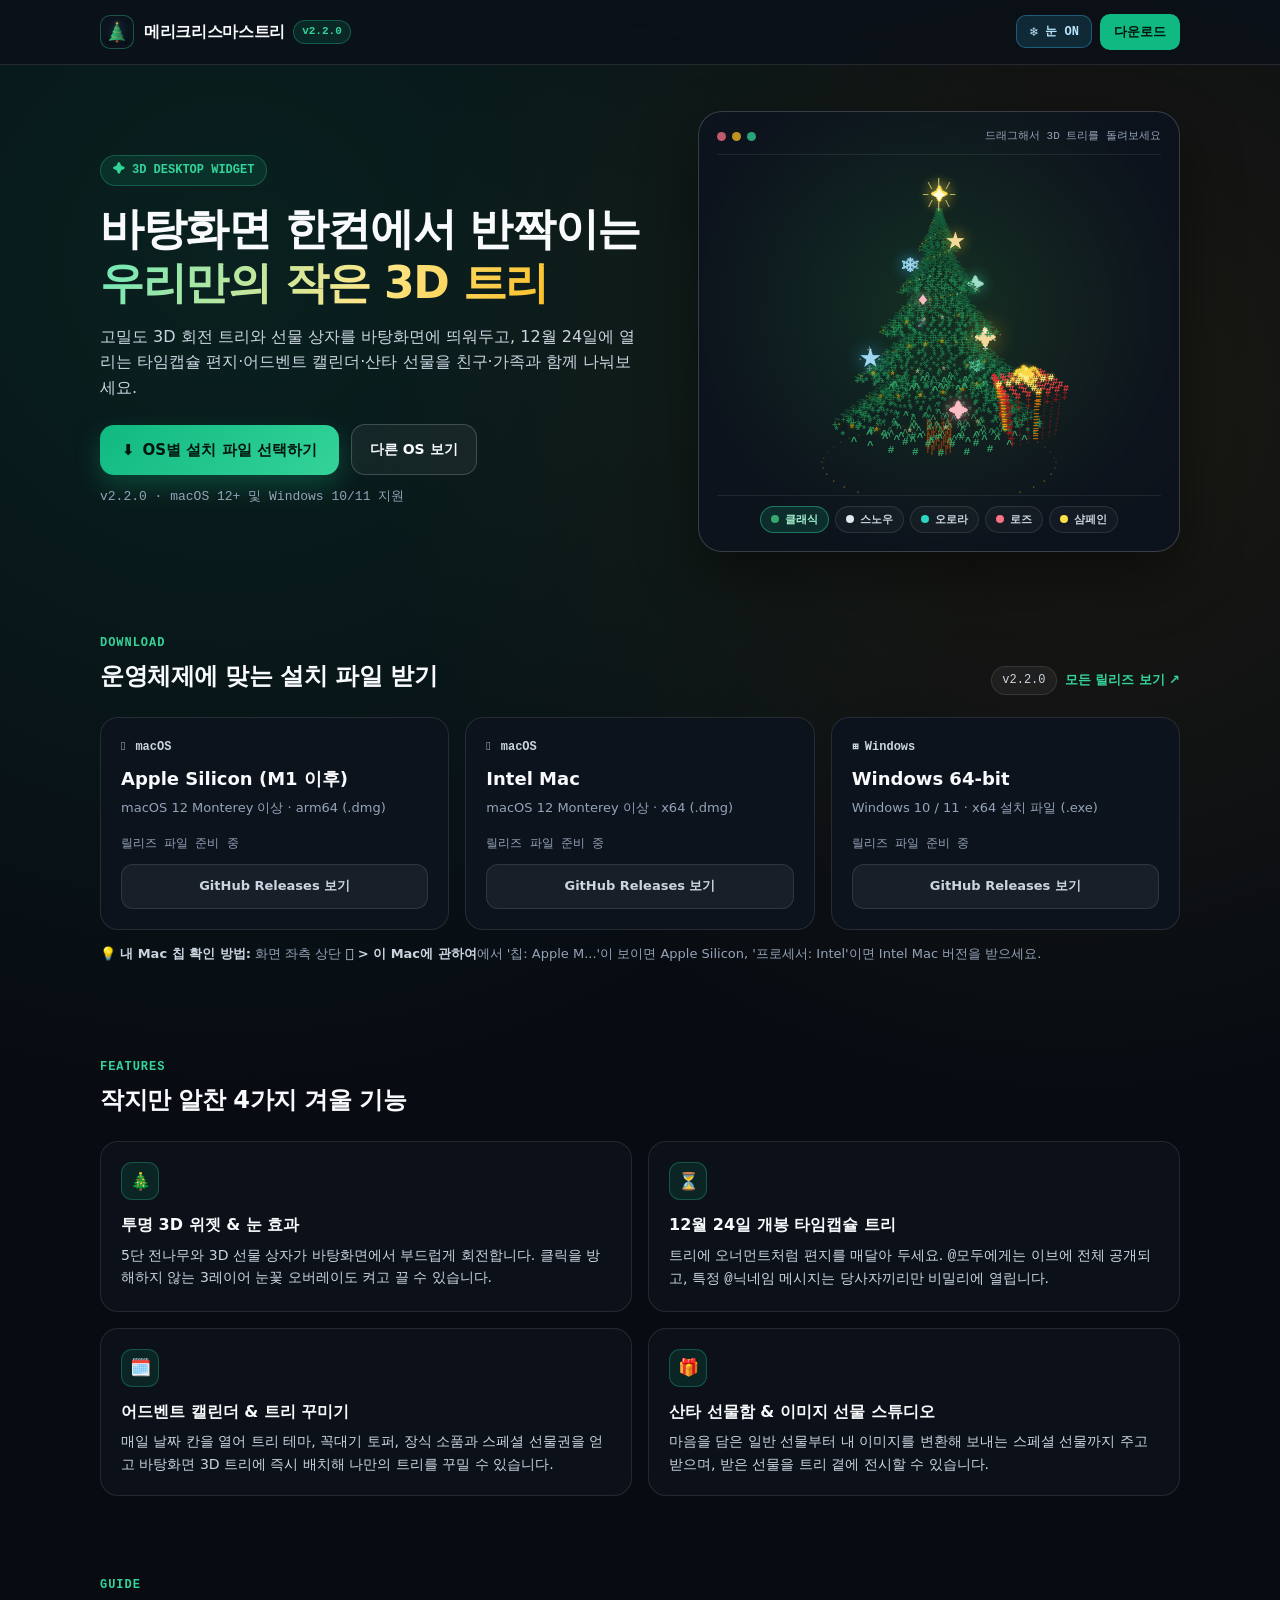
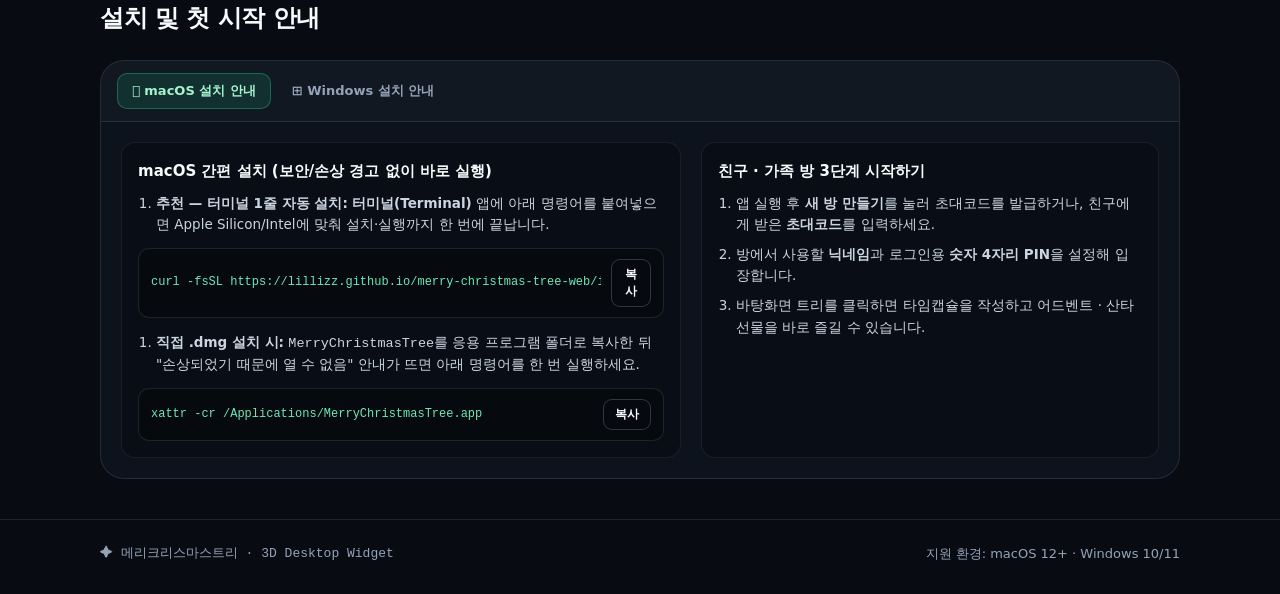
==== index.html @ cea4613d "init: init" ====
<!doctype html>
<html lang="ko">
  <head>
    <meta charset="UTF-8" />
    <meta name="viewport" content="width=device-width, initial-scale=1.0" />
    <title>메리크리스마스트리 — 3D 크리스마스 트리 데스크탑 위젯</title>
    <meta
      name="description"
      content="macOS와 Windows 바탕화면에 3D 회전 크리스마스 트리를 띄워두고 타임캡슐, 어드벤트 캘린더, 산타 선물을 함께 나누는 데스크탑 위젯 앱입니다."
    />
    <meta name="theme-color" content="#080c12" />
    <link rel="icon" type="image/png" href="./assets/icon.png" />
    <link rel="stylesheet" href="./assets/styles.css" />
    <script src="./assets/config.friends.js" defer></script>
    <script src="./assets/ascii-tree.js" defer></script>
    <script src="./assets/app.js" defer></script>
  </head>
  <body>
    <canvas id="snow-overlay-canvas" class="snow-canvas" aria-hidden="true"></canvas>

    <div class="page-shell">
      <header class="site-header">
        <div class="container header-inner">
          <a href="#top" class="brand-link">
            <img src="./assets/icon.png" alt="메리크리스마스트리 아이콘" class="brand-icon" />
            <span class="brand-text">
              <span class="brand-title">메리크리스마스트리</span>
              <span id="nav-version-badge" class="version-pill mono-font">v2.2.0</span>
            </span>
          </a>

          <div class="header-actions">
            <button
              type="button"
              class="icon-toggle-btn is-active"
              data-snow-toggle
              aria-pressed="true"
              title="배경 눈 내리기 켜기/끄기"
            >
              <span>❄</span>
              <span data-snow-label class="mono-font">눈 ON</span>
            </button>
            <a href="#download" class="nav-cta-btn">다운로드</a>
          </div>
        </div>
      </header>

      <main id="top">
        <!-- 히어로 섹션 -->
        <section class="hero-section">
          <div class="container hero-grid">
            <div>
              <div class="hero-badge mono-font">
                <span>✦</span>
                <span>3D DESKTOP WIDGET</span>
              </div>
              <h1 class="hero-title">
                바탕화면 한켠에서 반짝이는<br />
                <span class="accent">우리만의 작은 3D 트리</span>
              </h1>
              <p class="hero-desc">
                고밀도 3D 회전 트리와 선물 상자를 바탕화면에 띄워두고,
                12월 24일에 열리는 타임캡슐 편지·어드벤트 캘린더·산타 선물을
                친구·가족과 함께 나눠보세요.
              </p>

              <div class="hero-cta-row">
                <a id="hero-download-btn" href="#download" class="btn-primary">
                  <span>⬇</span>
                  <span data-btn-label>설치 파일 다운로드</span>
                </a>
                <a href="#download" class="btn-secondary">다른 OS 보기</a>
              </div>

              <p id="hero-platform-note" class="hero-platform-note mono-font">
                macOS 12+ · Windows 10/11 지원
              </p>

              <div id="mobile-notice" class="mobile-notice" hidden>
                <span>PC(macOS · Windows) 전용 앱입니다. PC에서 열어 설치해 주세요.</span>
                <button
                  type="button"
                  class="copy-mini-btn"
                  data-copy-text="__CURRENT_URL__"
                >
                  <span data-copy-label>페이지 링크 복사</span>
                </button>
              </div>
            </div>

            <!-- 3D 트리 실시간 미리보기 -->
            <div class="tree-showcase">
              <div class="showcase-topbar">
                <div class="window-dots" aria-hidden="true">
                  <span></span>
                  <span></span>
                  <span></span>
                </div>
                <span class="showcase-hint mono-font">드래그해서 3D 트리를 돌려보세요</span>
              </div>

              <div class="tree-canvas-wrap">
                <canvas id="hero-tree-canvas" class="tree-canvas"></canvas>
              </div>

              <div class="theme-switcher" role="group" aria-label="트리 테마 미리보기">
                <button type="button" class="theme-chip is-active" data-theme-btn="classic">
                  <span class="theme-dot" style="background: #36a86d"></span>
                  <span>클래식</span>
                </button>
                <button type="button" class="theme-chip" data-theme-btn="snow-white">
                  <span class="theme-dot" style="background: #e2e8f0"></span>
                  <span>스노우</span>
                </button>
                <button type="button" class="theme-chip" data-theme-btn="aurora">
                  <span class="theme-dot" style="background: #2dd4bf"></span>
                  <span>오로라</span>
                </button>
                <button type="button" class="theme-chip" data-theme-btn="rose-winter">
                  <span class="theme-dot" style="background: #fb7185"></span>
                  <span>로즈</span>
                </button>
                <button type="button" class="theme-chip" data-theme-btn="champagne">
                  <span class="theme-dot" style="background: #fde047"></span>
                  <span>샴페인</span>
                </button>
              </div>
            </div>
          </div>
        </section>

        <!-- OS별 다운로드 섹션 -->
        <section id="download" class="section-block">
          <div class="container">
            <div class="section-header">
              <div>
                <p class="section-eyebrow mono-font">DOWNLOAD</p>
                <h2 class="section-title">운영체제에 맞는 설치 파일 받기</h2>
              </div>
              <div class="section-meta">
                <span id="release-version-badge" class="meta-pill mono-font">v2.2.0</span>
                <span id="release-date-badge" class="meta-pill mono-font" hidden></span>
                <a
                  id="github-releases-link"
                  href="#download"
                  target="_blank"
                  rel="noopener noreferrer"
                  class="text-link"
                >
                  모든 릴리즈 보기 ↗
                </a>
              </div>
            </div>

            <div id="release-notes-box" class="release-notes-box" hidden>
              <div class="release-notes-title mono-font">RELEASE NOTES</div>
              <div id="release-notes-text"></div>
            </div>

            <div class="download-grid">
              <article class="download-card" data-platform-card="mac-arm64">
                <div>
                  <div class="card-top-row">
                    <span class="os-tag mono-font"> macOS</span>
                    <span class="rec-badge" data-rec-badge hidden>추천</span>
                  </div>
                  <h3 class="card-title">Apple Silicon (M1 이후)</h3>
                  <p class="card-sub">macOS 12 Monterey 이상 · arm64 (.dmg)</p>
                </div>
                <div class="card-bottom">
                  <span class="asset-meta mono-font" data-asset-meta>확인 중...</span>
                  <a href="#download" class="card-download-btn" data-card-download>
                    <span data-btn-label>설치 파일 다운로드</span>
                  </a>
                </div>
              </article>

              <article class="download-card" data-platform-card="mac-x64">
                <div>
                  <div class="card-top-row">
                    <span class="os-tag mono-font"> macOS</span>
                    <span class="rec-badge" data-rec-badge hidden>추천</span>
                  </div>
                  <h3 class="card-title">Intel Mac</h3>
                  <p class="card-sub">macOS 12 Monterey 이상 · x64 (.dmg)</p>
                </div>
                <div class="card-bottom">
                  <span class="asset-meta mono-font" data-asset-meta>확인 중...</span>
                  <a href="#download" class="card-download-btn" data-card-download>
                    <span data-btn-label>설치 파일 다운로드</span>
                  </a>
                </div>
              </article>

              <article class="download-card" data-platform-card="win-x64">
                <div>
                  <div class="card-top-row">
                    <span class="os-tag mono-font">⊞ Windows</span>
                    <span class="rec-badge" data-rec-badge hidden>추천</span>
                  </div>
                  <h3 class="card-title">Windows 64-bit</h3>
                  <p class="card-sub">Windows 10 / 11 · x64 설치 파일 (.exe)</p>
                </div>
                <div class="card-bottom">
                  <span class="asset-meta mono-font" data-asset-meta>확인 중...</span>
                  <a href="#download" class="card-download-btn" data-card-download>
                    <span data-btn-label>설치 파일 다운로드</span>
                  </a>
                </div>
              </article>
            </div>

            <p class="arch-tip">
              💡 <strong>내 Mac 칩 확인 방법:</strong> 화면 좌측 상단 <strong> &gt; 이 Mac에 관하여</strong>에서
              '칩: Apple M...'이 보이면 Apple Silicon, '프로세서: Intel'이면 Intel Mac 버전을 받으세요.
            </p>
          </div>
        </section>

        <!-- 주요 기능 소개 -->
        <section id="features" class="section-block">
          <div class="container">
            <div class="section-header">
              <div>
                <p class="section-eyebrow mono-font">FEATURES</p>
                <h2 class="section-title">작지만 알찬 4가지 겨울 기능</h2>
              </div>
            </div>

            <div class="features-grid">
              <div class="feature-card">
                <div class="feature-icon">🎄</div>
                <h3>투명 3D 위젯 &amp; 눈 효과</h3>
                <p>
                  5단 전나무와 3D 선물 상자가 바탕화면에서 부드럽게 회전합니다.
                  클릭을 방해하지 않는 3레이어 눈꽃 오버레이도 켜고 끌 수 있습니다.
                </p>
              </div>

              <div class="feature-card">
                <div class="feature-icon">⏳</div>
                <h3>12월 24일 개봉 타임캡슐 트리</h3>
                <p>
                  트리에 오너먼트처럼 편지를 매달아 두세요. <code>@모두에게</code>는 이브에 전체 공개되고,
                  특정 <code>@닉네임</code> 메시지는 당사자끼리만 비밀리에 열립니다.
                </p>
              </div>

              <div class="feature-card">
                <div class="feature-icon">🗓️</div>
                <h3>어드벤트 캘린더 &amp; 트리 꾸미기</h3>
                <p>
                  매일 날짜 칸을 열어 트리 테마, 꼭대기 토퍼, 장식 소품과 스페셜 선물권을 얻고
                  바탕화면 3D 트리에 즉시 배치해 나만의 트리를 꾸밀 수 있습니다.
                </p>
              </div>

              <div class="feature-card">
                <div class="feature-icon">🎁</div>
                <h3>산타 선물함 &amp; 이미지 선물 스튜디오</h3>
                <p>
                  마음을 담은 일반 선물부터 내 이미지를 변환해 보내는 스페셜 선물까지
                  주고받으며, 받은 선물을 트리 곁에 전시할 수 있습니다.
                </p>
              </div>
            </div>
          </div>
        </section>

        <!-- 설치 및 시작 가이드 -->
        <section id="guide" class="section-block">
          <div class="container">
            <div class="section-header">
              <div>
                <p class="section-eyebrow mono-font">GUIDE</p>
                <h2 class="section-title">설치 및 첫 시작 안내</h2>
              </div>
            </div>

            <div class="guide-shell">
              <div class="guide-tabs" role="tablist" aria-label="운영체제별 설치 가이드">
                <button
                  type="button"
                  role="tab"
                  class="guide-tab-btn is-active"
                  data-guide-tab="mac"
                  aria-selected="true"
                >
                   macOS 설치 안내
                </button>
                <button
                  type="button"
                  role="tab"
                  class="guide-tab-btn"
                  data-guide-tab="win"
                  aria-selected="false"
                >
                  ⊞ Windows 설치 안내
                </button>
              </div>

              <div class="guide-body">
                <div class="guide-box" data-guide-panel="mac">
                  <h3>macOS 간편 설치 (보안/손상 경고 없이 바로 실행)</h3>
                  <ol class="guide-list">
                    <li><strong>추천 — 터미널 1줄 자동 설치:</strong> <strong>터미널(Terminal)</strong> 앱에 아래 명령어를 붙여넣으면 Apple Silicon/Intel에 맞춰 설치·실행까지 한 번에 끝납니다.</li>
                  </ol>
                  <div class="code-snippet-box">
                    <code class="mono-font">curl -fsSL https://lillizz.github.io/merry-christmas-tree-web/install-mac.sh | bash -s -- friends</code>
                    <button
                      type="button"
                      class="copy-mini-btn"
                      data-copy-text="curl -fsSL https://lillizz.github.io/merry-christmas-tree-web/install-mac.sh | bash -s -- friends"
                    >
                      <span data-copy-label>복사</span>
                    </button>
                  </div>
                  <ol class="guide-list" style="margin-top: 14px">
                    <li><strong>직접 .dmg 설치 시:</strong> <code>MerryChristmasTree</code>를 응용 프로그램 폴더로 복사한 뒤 "손상되었기 때문에 열 수 없음" 안내가 뜨면 아래 명령어를 한 번 실행하세요.</li>
                  </ol>
                  <div class="code-snippet-box">
                    <code class="mono-font">xattr -cr /Applications/MerryChristmasTree.app</code>
                    <button
                      type="button"
                      class="copy-mini-btn"
                      data-copy-text="xattr -cr /Applications/MerryChristmasTree.app"
                    >
                      <span data-copy-label>복사</span>
                    </button>
                  </div>
                </div>

                <div class="guide-box" data-guide-panel="win" hidden>
                  <h3>Windows SmartScreen 안내 시 실행 방법</h3>
                  <ol class="guide-list">
                    <li>다운로드한 <code>Setup.exe</code> 파일을 실행합니다.</li>
                    <li>"Windows의 PC 보호" 창이 나타나면 좌측의 <strong>추가 정보</strong>를 클릭합니다.</li>
                    <li>아래에 나타나는 <strong>실행</strong> 버튼을 누르면 설치가 바로 진행됩니다.</li>
                  </ol>
                </div>

                <div class="guide-box">
                  <h3>친구 · 가족 방 3단계 시작하기</h3>
                  <ol class="guide-list">
                    <li>앱 실행 후 <strong>새 방 만들기</strong>를 눌러 초대코드를 발급하거나, 친구에게 받은 <strong>초대코드</strong>를 입력하세요.</li>
                    <li>방에서 사용할 <strong>닉네임</strong>과 로그인용 <strong>숫자 4자리 PIN</strong>을 설정해 입장합니다.</li>
                    <li>바탕화면 트리를 클릭하면 타임캡슐을 작성하고 어드벤트 · 산타 선물을 바로 즐길 수 있습니다.</li>
                  </ol>
                </div>
              </div>
            </div>
          </div>
        </section>
      </main>

      <footer class="site-footer">
        <div class="container footer-inner">
          <span class="mono-font">✦ 메리크리스마스트리 · 3D Desktop Widget</span>
          <span>지원 환경: macOS 12+ · Windows 10/11</span>
        </div>
      </footer>
    </div>
  </body>
</html>
---- assets/styles.css ----
:root {
  --bg-base: #080c12;
  --bg-header: rgba(11, 16, 24, 0.88);
  --bg-card: #0d131d;
  --bg-card-soft: rgba(13, 19, 29, 0.72);
  --bg-inset: #090e16;
  --border-subtle: rgba(255, 255, 255, 0.1);
  --border-strong: rgba(255, 255, 255, 0.18);
  --text-primary: #f8fafc;
  --text-secondary: #cbd5e1;
  --text-muted: #94a3b8;
  --emerald: #34d399;
  --emerald-strong: #10b981;
  --gold: #fbbf24;
  --sky: #38bdf8;
  --rose: #fb7185;
  --radius-lg: 18px;
  --radius-xl: 24px;
}

*,
*::before,
*::after {
  box-sizing: border-box;
}

html {
  scroll-behavior: smooth;
}

body {
  margin: 0;
  min-height: 100vh;
  background:
    radial-gradient(circle at 18% 12%, rgba(16, 185, 129, 0.12), transparent 38%),
    radial-gradient(circle at 84% 18%, rgba(251, 191, 36, 0.08), transparent 34%),
    var(--bg-base);
  color: var(--text-primary);
  font-family:
    'Pretendard',
    -apple-system,
    BlinkMacSystemFont,
    'Apple SD Gothic Neo',
    'Malgun Gothic',
    system-ui,
    sans-serif;
  line-height: 1.6;
  -webkit-font-smoothing: antialiased;
}

a {
  color: inherit;
  text-decoration: none;
}

button {
  font-family: inherit;
  cursor: pointer;
}

[hidden] {
  display: none !important;
}

.mono-font {
  font-family:
    ui-monospace,
    SFMono-Regular,
    Menlo,
    Monaco,
    Consolas,
    'Liberation Mono',
    'Courier New',
    monospace;
}

.snow-canvas {
  position: fixed;
  inset: 0;
  width: 100vw;
  height: 100vh;
  pointer-events: none;
  z-index: 0;
}

.page-shell {
  position: relative;
  z-index: 1;
  min-height: 100vh;
  display: flex;
  flex-direction: column;
}

.container {
  width: 100%;
  max-width: 1120px;
  margin: 0 auto;
  padding: 0 20px;
}

/* ===== 헤더 ===== */
.site-header {
  position: sticky;
  top: 0;
  z-index: 30;
  background: var(--bg-header);
  backdrop-filter: blur(14px);
  -webkit-backdrop-filter: blur(14px);
  border-bottom: 1px solid var(--border-subtle);
}

.header-inner {
  height: 64px;
  display: flex;
  align-items: center;
  justify-content: space-between;
  gap: 12px;
}

.brand-link {
  display: inline-flex;
  align-items: center;
  gap: 10px;
  min-width: 0;
}

.brand-icon {
  width: 34px;
  height: 34px;
  border-radius: 10px;
  border: 1px solid rgba(52, 211, 153, 0.35);
  background: #0b131d;
  object-fit: cover;
  flex-shrink: 0;
}

.brand-text {
  display: flex;
  align-items: center;
  gap: 8px;
  flex-wrap: wrap;
}

.brand-title {
  font-size: 16px;
  font-weight: 700;
  letter-spacing: -0.02em;
  color: var(--text-primary);
}

.version-pill {
  display: inline-flex;
  align-items: center;
  padding: 2px 8px;
  border-radius: 999px;
  font-size: 11px;
  font-weight: 600;
  color: var(--emerald);
  background: rgba(16, 185, 129, 0.14);
  border: 1px solid rgba(52, 211, 153, 0.3);
}

.edition-pill {
  display: inline-flex;
  align-items: center;
  padding: 2px 8px;
  border-radius: 999px;
  font-size: 11px;
  font-weight: 600;
  color: #fde68a;
  background: rgba(251, 191, 36, 0.14);
  border: 1px solid rgba(251, 191, 36, 0.32);
}

.header-actions {
  display: flex;
  align-items: center;
  gap: 8px;
}

.icon-toggle-btn {
  display: inline-flex;
  align-items: center;
  gap: 6px;
  padding: 7px 12px;
  border-radius: 10px;
  border: 1px solid var(--border-subtle);
  background: rgba(255, 255, 255, 0.04);
  color: var(--text-secondary);
  font-size: 12px;
  font-weight: 600;
  transition:
    background-color 0.16s ease,
    border-color 0.16s ease,
    color 0.16s ease;
}

.icon-toggle-btn:hover {
  background: rgba(255, 255, 255, 0.09);
  color: var(--text-primary);
}

.icon-toggle-btn.is-active {
  color: #bae6fd;
  background: rgba(56, 189, 248, 0.14);
  border-color: rgba(56, 189, 248, 0.35);
}

.nav-cta-btn {
  display: inline-flex;
  align-items: center;
  gap: 6px;
  padding: 8px 14px;
  border-radius: 10px;
  background: var(--emerald-strong);
  color: #04130d;
  font-size: 13px;
  font-weight: 700;
  transition:
    transform 0.15s ease,
    background-color 0.15s ease;
}

.nav-cta-btn:hover {
  background: var(--emerald);
  transform: translateY(-1px);
}

/* ===== 히어로 ===== */
.hero-section {
  padding: 46px 0 42px;
}

.hero-grid {
  display: grid;
  grid-template-columns: minmax(0, 1.08fr) minmax(0, 0.92fr);
  gap: 32px;
  align-items: center;
}

.hero-badge {
  display: inline-flex;
  align-items: center;
  gap: 7px;
  padding: 5px 12px;
  border-radius: 999px;
  font-size: 12px;
  font-weight: 600;
  color: var(--emerald);
  background: rgba(16, 185, 129, 0.12);
  border: 1px solid rgba(52, 211, 153, 0.28);
  margin-bottom: 16px;
}

.hero-title {
  margin: 0 0 14px;
  font-size: clamp(30px, 4.2vw, 44px);
  line-height: 1.22;
  letter-spacing: -0.03em;
  font-weight: 800;
}

.hero-title .accent {
  background: linear-gradient(120deg, #6ee7b7 0%, #fde68a 60%, #fbbf24 100%);
  -webkit-background-clip: text;
  background-clip: text;
  color: transparent;
}

.hero-desc {
  margin: 0 0 24px;
  font-size: 16px;
  color: var(--text-secondary);
  max-width: 540px;
}

.hero-cta-row {
  display: flex;
  flex-wrap: wrap;
  align-items: center;
  gap: 12px;
}

.btn-primary {
  display: inline-flex;
  align-items: center;
  justify-content: center;
  gap: 8px;
  padding: 13px 22px;
  border-radius: 14px;
  background: linear-gradient(135deg, #10b981 0%, #34d399 100%);
  color: #03150e;
  font-size: 15px;
  font-weight: 800;
  border: none;
  box-shadow: 0 10px 26px rgba(16, 185, 129, 0.28);
  transition:
    transform 0.16s ease,
    box-shadow 0.16s ease,
    filter 0.16s ease;
}

.btn-primary:hover {
  transform: translateY(-2px);
  box-shadow: 0 14px 32px rgba(16, 185, 129, 0.36);
  filter: brightness(1.04);
}

.btn-secondary {
  display: inline-flex;
  align-items: center;
  justify-content: center;
  gap: 7px;
  padding: 13px 18px;
  border-radius: 14px;
  background: rgba(255, 255, 255, 0.05);
  border: 1px solid var(--border-strong);
  color: var(--text-primary);
  font-size: 14px;
  font-weight: 600;
  transition:
    background-color 0.16s ease,
    border-color 0.16s ease;
}

.btn-secondary:hover {
  background: rgba(255, 255, 255, 0.1);
}

.hero-platform-note {
  margin: 12px 0 0;
  font-size: 13px;
  color: var(--text-muted);
}

.mobile-notice {
  margin-top: 16px;
  padding: 13px 15px;
  border-radius: 14px;
  background: rgba(251, 191, 36, 0.1);
  border: 1px solid rgba(251, 191, 36, 0.3);
  display: flex;
  flex-wrap: wrap;
  align-items: center;
  justify-content: space-between;
  gap: 10px;
  font-size: 13px;
  color: #fef3c7;
}

.copy-mini-btn {
  display: inline-flex;
  align-items: center;
  gap: 5px;
  padding: 6px 11px;
  border-radius: 9px;
  border: 1px solid rgba(255, 255, 255, 0.18);
  background: rgba(8, 12, 18, 0.72);
  color: var(--text-primary);
  font-size: 12px;
  font-weight: 600;
  transition:
    background-color 0.15s ease,
    border-color 0.15s ease;
}

.copy-mini-btn:hover {
  background: rgba(255, 255, 255, 0.12);
}

.copy-mini-btn.is-copied {
  border-color: rgba(52, 211, 153, 0.5);
  color: var(--emerald);
}

/* ===== 3D ASCII 트리 쇼케이스 ===== */
.tree-showcase {
  background: radial-gradient(
    circle at 50% 44%,
    rgba(16, 185, 129, 0.14),
    rgba(13, 19, 29, 0.96) 72%
  );
  border: 1px solid var(--border-strong);
  border-radius: var(--radius-xl);
  padding: 16px 18px 18px;
  box-shadow: 0 24px 60px rgba(0, 0, 0, 0.45);
}

.showcase-topbar {
  display: flex;
  align-items: center;
  justify-content: space-between;
  gap: 10px;
  padding-bottom: 8px;
  border-bottom: 1px solid rgba(255, 255, 255, 0.08);
}

.window-dots {
  display: inline-flex;
  align-items: center;
  gap: 6px;
}

.window-dots span {
  width: 9px;
  height: 9px;
  border-radius: 999px;
  background: rgba(255, 255, 255, 0.2);
}

.window-dots span:nth-child(1) {
  background: rgba(251, 113, 133, 0.75);
}

.window-dots span:nth-child(2) {
  background: rgba(251, 191, 36, 0.75);
}

.window-dots span:nth-child(3) {
  background: rgba(52, 211, 153, 0.75);
}

.showcase-hint {
  font-size: 11px;
  color: var(--text-muted);
}

.tree-canvas-wrap {
  position: relative;
  height: 340px;
  width: 100%;
}

.tree-canvas {
  display: block;
  width: 100%;
  height: 100%;
  touch-action: pan-y;
}

.theme-switcher {
  display: flex;
  flex-wrap: wrap;
  justify-content: center;
  gap: 6px;
  padding-top: 10px;
  border-top: 1px solid rgba(255, 255, 255, 0.08);
}

.theme-chip {
  display: inline-flex;
  align-items: center;
  gap: 6px;
  padding: 5px 10px;
  border-radius: 999px;
  border: 1px solid var(--border-subtle);
  background: rgba(255, 255, 255, 0.03);
  color: var(--text-secondary);
  font-size: 11px;
  font-weight: 600;
  transition: all 0.15s ease;
}

.theme-chip:hover {
  background: rgba(255, 255, 255, 0.08);
  color: var(--text-primary);
}

.theme-chip.is-active {
  background: rgba(16, 185, 129, 0.16);
  border-color: rgba(52, 211, 153, 0.45);
  color: #a7f3d0;
}

.theme-dot {
  width: 8px;
  height: 8px;
  border-radius: 999px;
}

/* ===== 공통 섹션 ===== */
.section-block {
  padding: 40px 0;
}

.section-header {
  display: flex;
  flex-wrap: wrap;
  align-items: flex-end;
  justify-content: space-between;
  gap: 14px;
  margin-bottom: 22px;
}

.section-eyebrow {
  margin: 0 0 4px;
  font-size: 12px;
  font-weight: 700;
  letter-spacing: 0.08em;
  color: var(--emerald);
  text-transform: uppercase;
}

.section-title {
  margin: 0;
  font-size: 24px;
  font-weight: 800;
  letter-spacing: -0.02em;
}

.section-meta {
  display: inline-flex;
  align-items: center;
  gap: 8px;
  flex-wrap: wrap;
}

.meta-pill {
  padding: 4px 10px;
  border-radius: 999px;
  font-size: 12px;
  color: var(--text-secondary);
  background: rgba(255, 255, 255, 0.05);
  border: 1px solid var(--border-subtle);
}

.text-link {
  font-size: 13px;
  font-weight: 600;
  color: var(--emerald);
}

.text-link:hover {
  text-decoration: underline;
}

.release-notes-box {
  margin-bottom: 18px;
  padding: 13px 16px;
  border-radius: 14px;
  background: rgba(255, 255, 255, 0.035);
  border: 1px solid var(--border-subtle);
  font-size: 13px;
  color: var(--text-secondary);
}

.release-notes-title {
  font-size: 11px;
  font-weight: 700;
  color: var(--gold);
  margin-bottom: 4px;
}

/* ===== OS 다운로드 카드 ===== */
.download-grid {
  display: grid;
  grid-template-columns: repeat(3, minmax(0, 1fr));
  gap: 16px;
}

.download-card {
  position: relative;
  display: flex;
  flex-direction: column;
  justify-content: space-between;
  gap: 16px;
  padding: 20px;
  border-radius: var(--radius-lg);
  background: var(--bg-card);
  border: 1px solid var(--border-subtle);
  transition:
    transform 0.16s ease,
    border-color 0.16s ease;
}

.download-card:hover {
  transform: translateY(-2px);
  border-color: var(--border-strong);
}

.download-card.is-recommended {
  border-color: rgba(52, 211, 153, 0.55);
  background: linear-gradient(
    180deg,
    rgba(16, 185, 129, 0.1) 0%,
    var(--bg-card) 48%
  );
  box-shadow: 0 12px 30px rgba(16, 185, 129, 0.12);
}

.card-top-row {
  display: flex;
  align-items: center;
  justify-content: space-between;
  gap: 8px;
  margin-bottom: 8px;
}

.os-tag {
  display: inline-flex;
  align-items: center;
  gap: 6px;
  font-size: 12px;
  font-weight: 700;
  color: var(--text-secondary);
}

.rec-badge {
  padding: 2px 8px;
  border-radius: 999px;
  font-size: 11px;
  font-weight: 700;
  color: #03150e;
  background: var(--emerald);
}

.card-title {
  margin: 0 0 4px;
  font-size: 18px;
  font-weight: 700;
}

.card-sub {
  margin: 0;
  font-size: 13px;
  color: var(--text-muted);
}

.card-bottom {
  display: flex;
  flex-direction: column;
  gap: 10px;
}

.asset-meta {
  font-size: 12px;
  color: var(--text-muted);
}

.card-download-btn {
  display: inline-flex;
  align-items: center;
  justify-content: center;
  width: 100%;
  padding: 11px 14px;
  border-radius: 12px;
  background: rgba(16, 185, 129, 0.16);
  border: 1px solid rgba(52, 211, 153, 0.38);
  color: #a7f3d0;
  font-size: 13px;
  font-weight: 700;
  transition: all 0.15s ease;
}

.card-download-btn:hover {
  background: var(--emerald-strong);
  color: #03150e;
}

.download-card.is-recommended .card-download-btn {
  background: var(--emerald-strong);
  border-color: var(--emerald);
  color: #03150e;
}

.download-card.is-recommended .card-download-btn:hover {
  background: var(--emerald);
}

.card-download-btn.is-secondary {
  background: rgba(255, 255, 255, 0.05);
  border-color: var(--border-subtle);
  color: var(--text-secondary);
}

.card-download-btn.is-secondary:hover {
  background: rgba(255, 255, 255, 0.11);
  color: var(--text-primary);
}

.arch-tip {
  margin-top: 14px;
  font-size: 13px;
  color: var(--text-muted);
}

.arch-tip strong {
  color: var(--text-secondary);
}

/* ===== 기능 카드 ===== */
.features-grid {
  display: grid;
  grid-template-columns: repeat(2, minmax(0, 1fr));
  gap: 16px;
}

.feature-card {
  padding: 20px;
  border-radius: var(--radius-lg);
  background: var(--bg-card-soft);
  border: 1px solid var(--border-subtle);
}

.feature-icon {
  display: inline-flex;
  align-items: center;
  justify-content: center;
  width: 38px;
  height: 38px;
  border-radius: 11px;
  background: rgba(16, 185, 129, 0.12);
  border: 1px solid rgba(52, 211, 153, 0.28);
  color: var(--emerald);
  font-size: 17px;
  margin-bottom: 12px;
}

.feature-card h3 {
  margin: 0 0 6px;
  font-size: 16px;
  font-weight: 700;
}

.feature-card p {
  margin: 0;
  font-size: 14px;
  color: var(--text-secondary);
}

/* ===== 설치 & 시작 가이드 ===== */
.guide-shell {
  border-radius: var(--radius-xl);
  background: var(--bg-card);
  border: 1px solid var(--border-subtle);
  overflow: hidden;
}

.guide-tabs {
  display: flex;
  gap: 6px;
  padding: 12px 16px;
  border-bottom: 1px solid var(--border-subtle);
  background: rgba(255, 255, 255, 0.02);
}

.guide-tab-btn {
  padding: 8px 14px;
  border-radius: 10px;
  border: 1px solid transparent;
  background: transparent;
  color: var(--text-muted);
  font-size: 13px;
  font-weight: 700;
  transition: all 0.15s ease;
}

.guide-tab-btn:hover {
  color: var(--text-primary);
  background: rgba(255, 255, 255, 0.05);
}

.guide-tab-btn.is-active {
  color: #a7f3d0;
  background: rgba(16, 185, 129, 0.15);
  border-color: rgba(52, 211, 153, 0.35);
}

.guide-body {
  padding: 20px;
  display: grid;
  grid-template-columns: minmax(0, 1.1fr) minmax(0, 0.9fr);
  gap: 20px;
}

.guide-box {
  padding: 16px;
  border-radius: 14px;
  background: var(--bg-inset);
  border: 1px solid rgba(255, 255, 255, 0.07);
}

.guide-box h3 {
  margin: 0 0 10px;
  font-size: 15px;
  font-weight: 700;
  color: var(--text-primary);
}

.guide-list {
  margin: 0;
  padding-left: 18px;
  font-size: 13.5px;
  color: var(--text-secondary);
  display: flex;
  flex-direction: column;
  gap: 8px;
}

.code-snippet-box {
  margin-top: 12px;
  padding: 10px 12px;
  border-radius: 11px;
  background: #06090e;
  border: 1px solid var(--border-subtle);
  display: flex;
  align-items: center;
  justify-content: space-between;
  gap: 10px;
}

.code-snippet-box code {
  font-size: 12px;
  color: #6ee7b7;
  overflow-x: auto;
  white-space: nowrap;
}

/* ===== 푸터 ===== */
.site-footer {
  margin-top: auto;
  border-top: 1px solid var(--border-subtle);
  padding: 24px 0 32px;
  color: var(--text-muted);
  font-size: 13px;
}

.footer-inner {
  display: flex;
  flex-wrap: wrap;
  align-items: center;
  justify-content: space-between;
  gap: 10px;
}

/* ===== 반응형 ===== */
@media (max-width: 920px) {
  .hero-grid {
    grid-template-columns: 1fr;
    gap: 24px;
  }

  .download-grid {
    grid-template-columns: 1fr;
  }

  .guide-body {
    grid-template-columns: 1fr;
  }
}

@media (max-width: 640px) {
  .hero-section {
    padding: 28px 0 26px;
  }

  .tree-canvas-wrap {
    height: 280px;
  }

  .features-grid {
    grid-template-columns: 1fr;
  }

  .nav-cta-btn {
    display: none;
  }
}
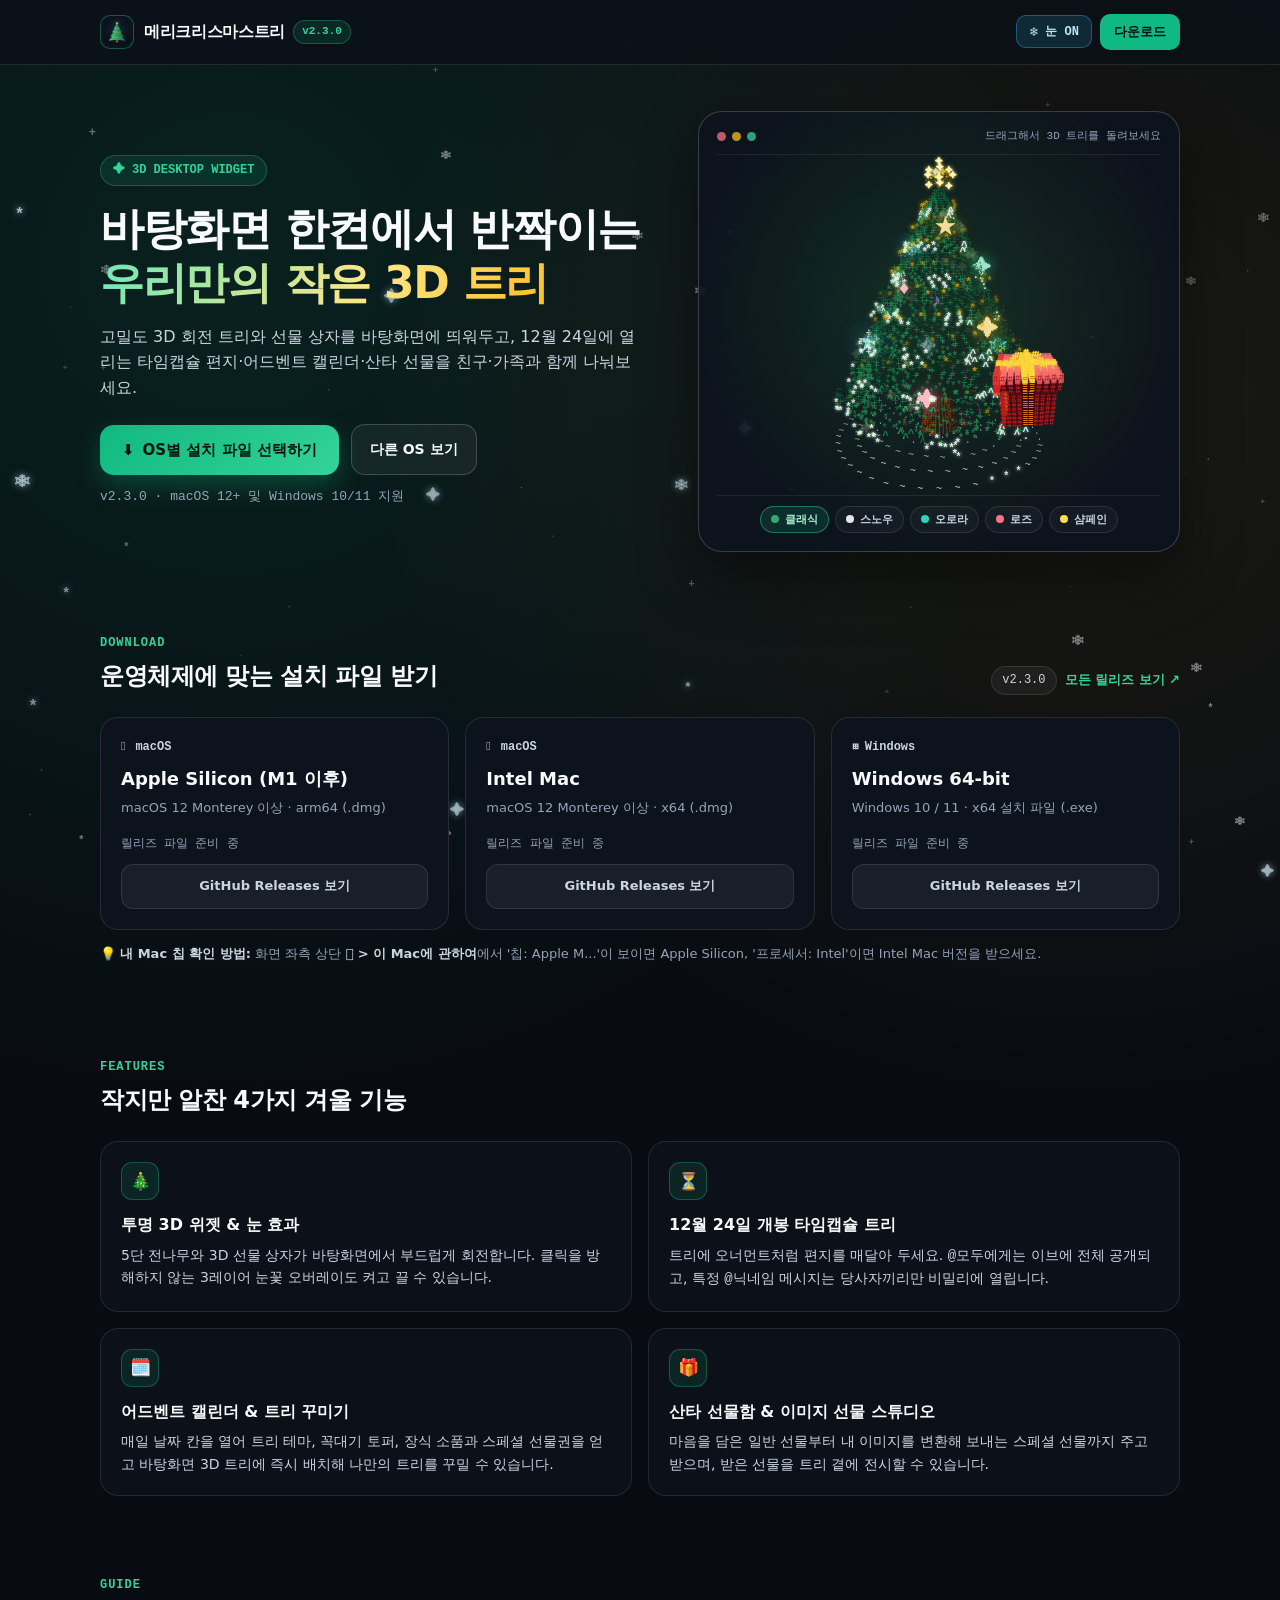
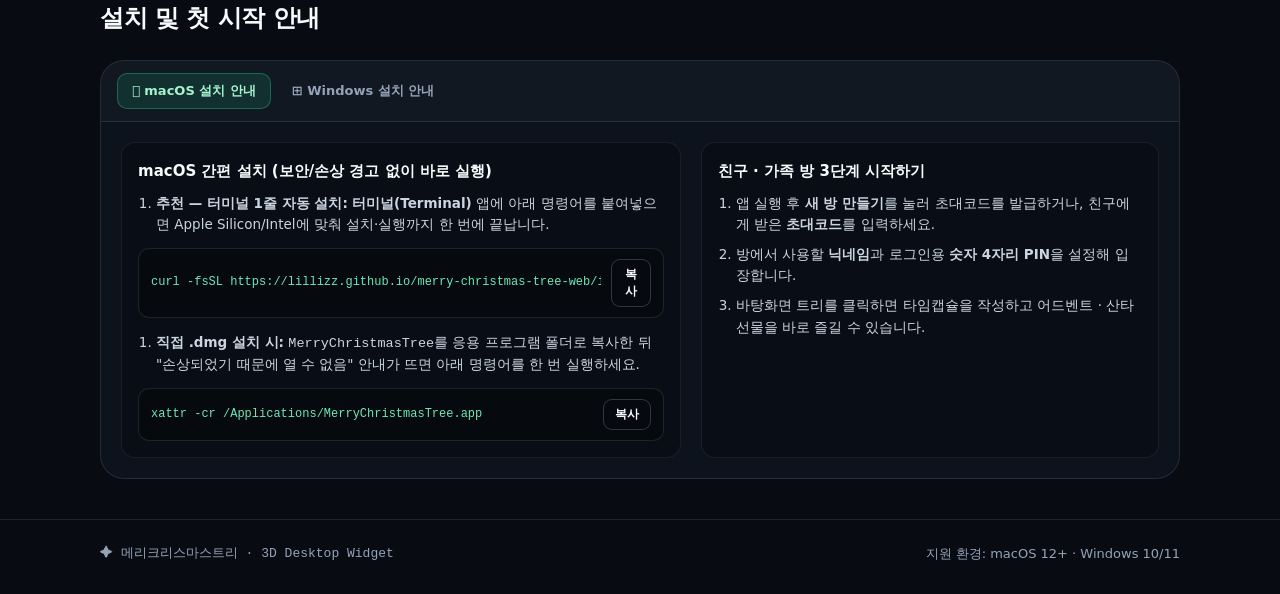
==== commit 14fc6606: "chore: 배포 페이지 기본 버전 표기를 v2.3.0으로 업데이트 Co-Authored-By: Gemini 4 Neon <gemini-code-assist[bot]@users.n" ====
--- a/index.html
+++ b/index.html
@@ -25,7 +25,7 @@
             <img src="./assets/icon.png" alt="메리크리스마스트리 아이콘" class="brand-icon" />
             <span class="brand-text">
               <span class="brand-title">메리크리스마스트리</span>
-              <span id="nav-version-badge" class="version-pill mono-font">v2.2.0</span>
+              <span id="nav-version-badge" class="version-pill mono-font">v2.3.0</span>
             </span>
           </a>
 
@@ -138,7 +138,7 @@
                 <h2 class="section-title">운영체제에 맞는 설치 파일 받기</h2>
               </div>
               <div class="section-meta">
-                <span id="release-version-badge" class="meta-pill mono-font">v2.2.0</span>
+                <span id="release-version-badge" class="meta-pill mono-font">v2.3.0</span>
                 <span id="release-date-badge" class="meta-pill mono-font" hidden></span>
                 <a
                   id="github-releases-link"
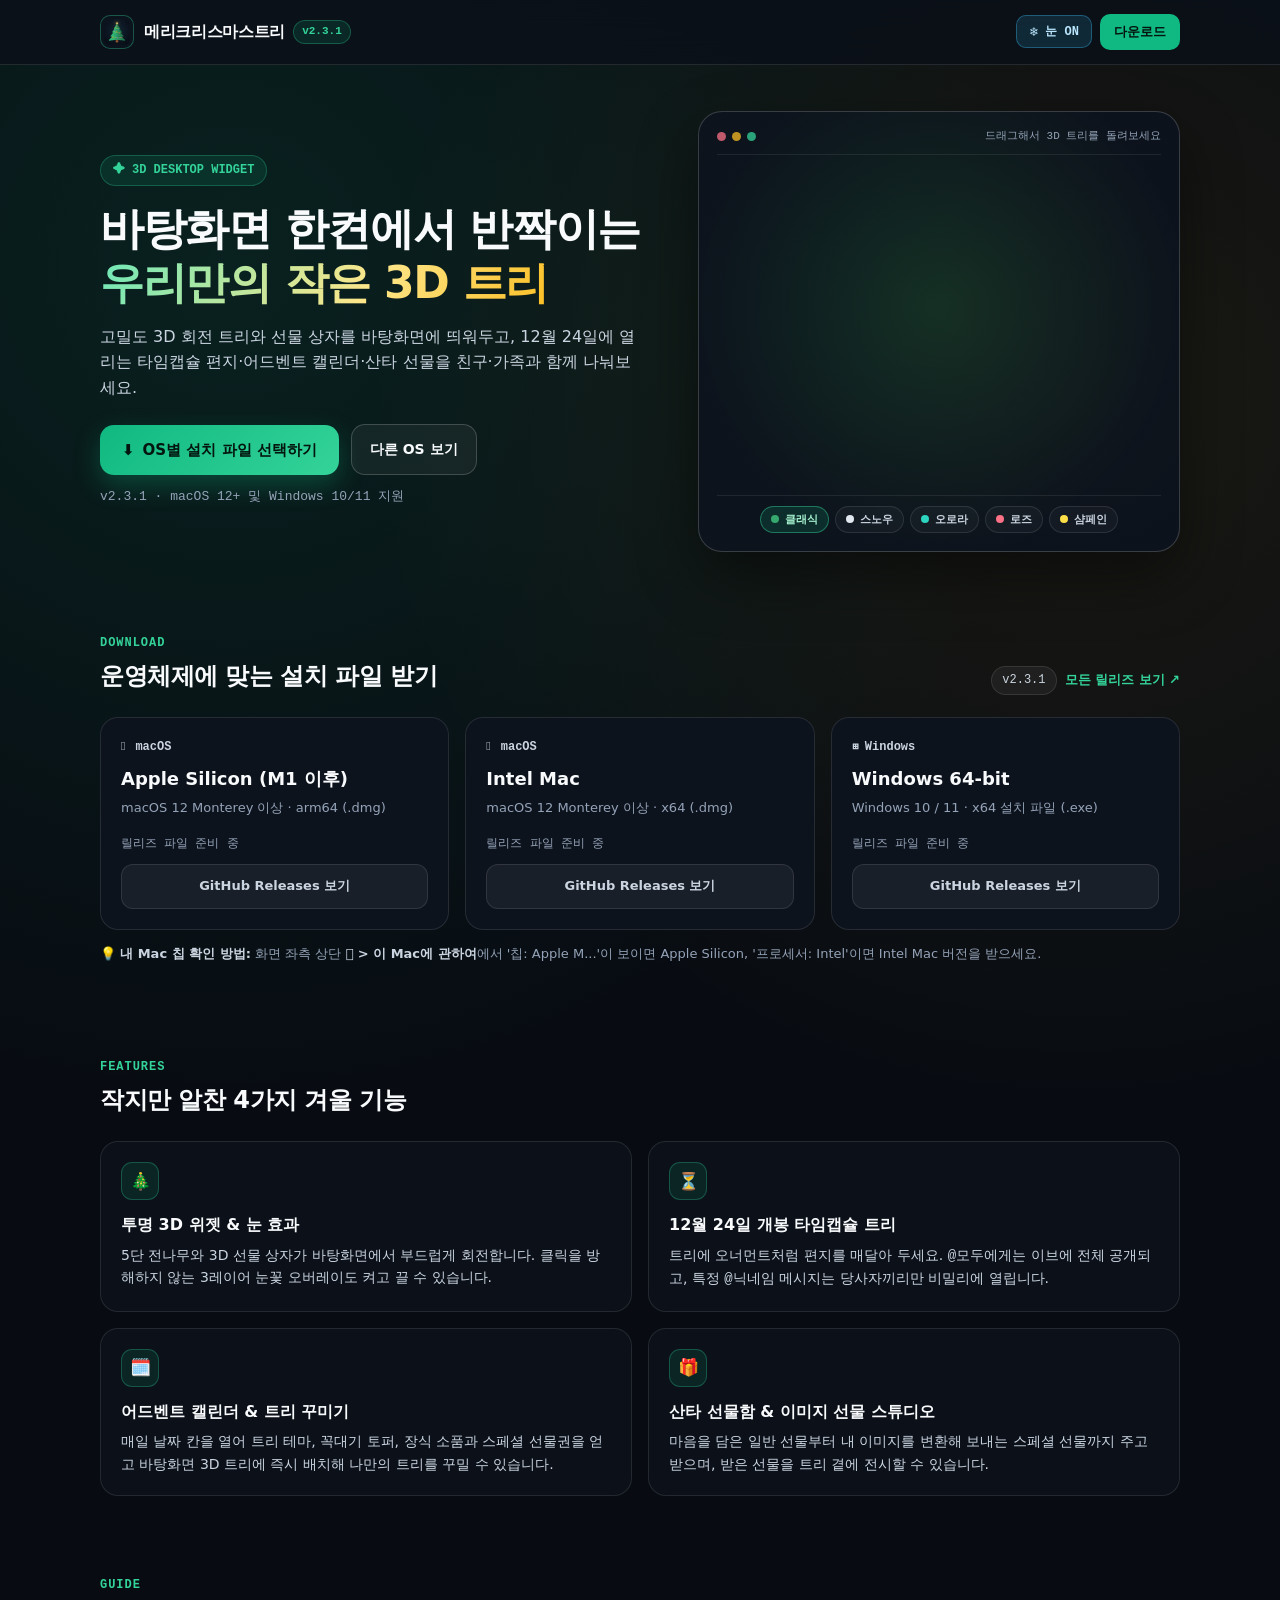
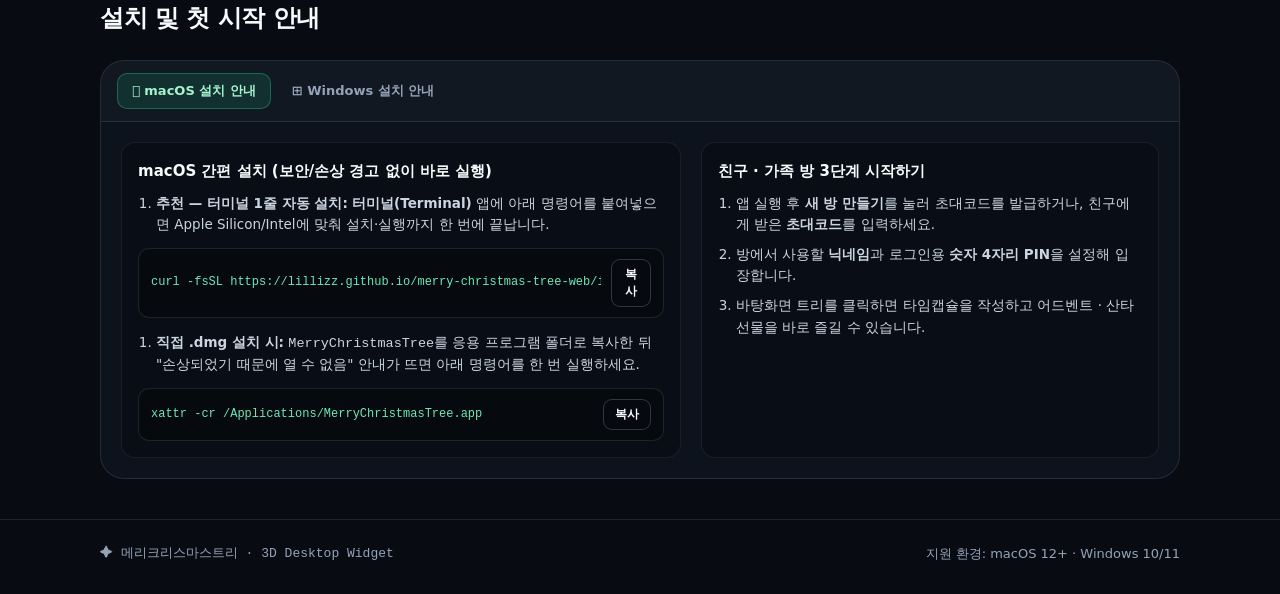
==== commit 7d818430: "chore: 배포 페이지 기본 버전 표기를 v2.3.1으로 업데이트 Co-Authored-By: Gemini 4 Neon <gemini-code-assist[bot]@users.n" ====
--- a/index.html
+++ b/index.html
@@ -25,7 +25,7 @@
             <img src="./assets/icon.png" alt="메리크리스마스트리 아이콘" class="brand-icon" />
             <span class="brand-text">
               <span class="brand-title">메리크리스마스트리</span>
-              <span id="nav-version-badge" class="version-pill mono-font">v2.3.0</span>
+              <span id="nav-version-badge" class="version-pill mono-font">v2.3.1</span>
             </span>
           </a>
 
@@ -138,7 +138,7 @@
                 <h2 class="section-title">운영체제에 맞는 설치 파일 받기</h2>
               </div>
               <div class="section-meta">
-                <span id="release-version-badge" class="meta-pill mono-font">v2.3.0</span>
+                <span id="release-version-badge" class="meta-pill mono-font">v2.3.1</span>
                 <span id="release-date-badge" class="meta-pill mono-font" hidden></span>
                 <a
                   id="github-releases-link"
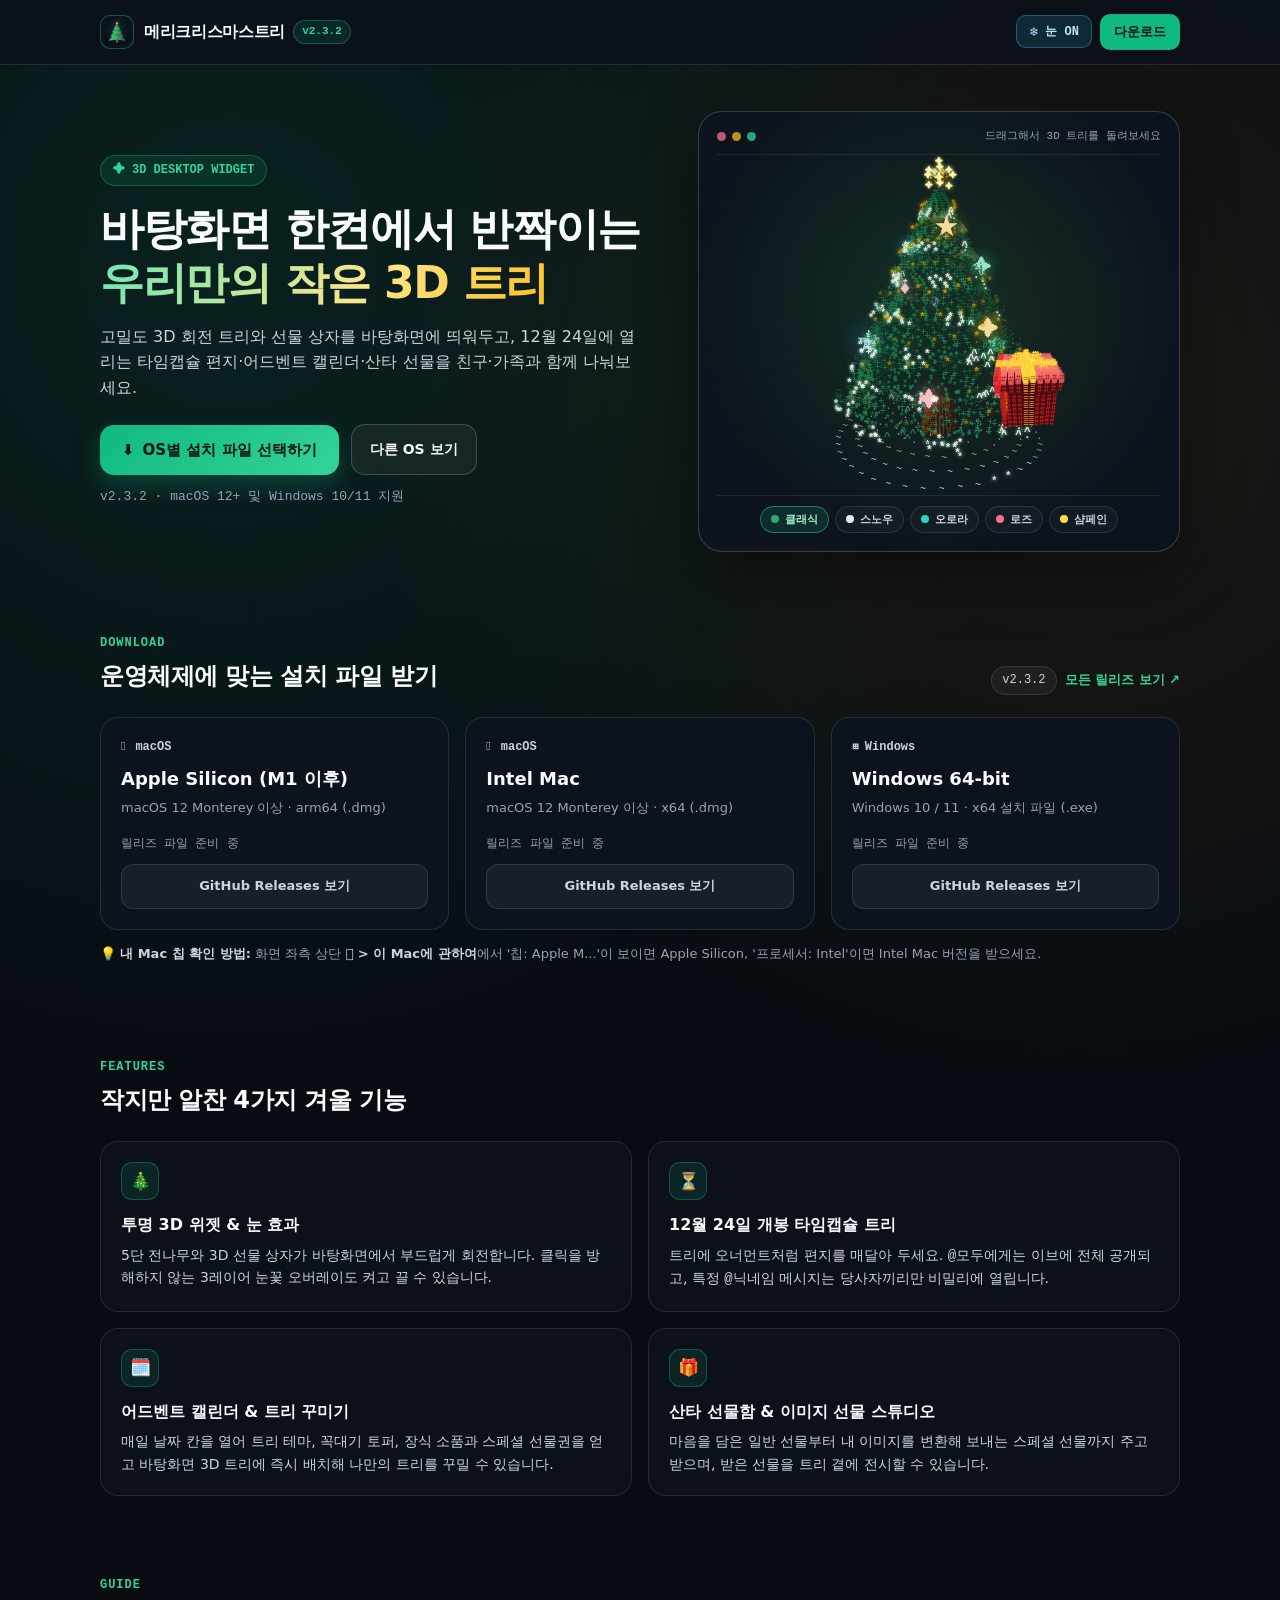
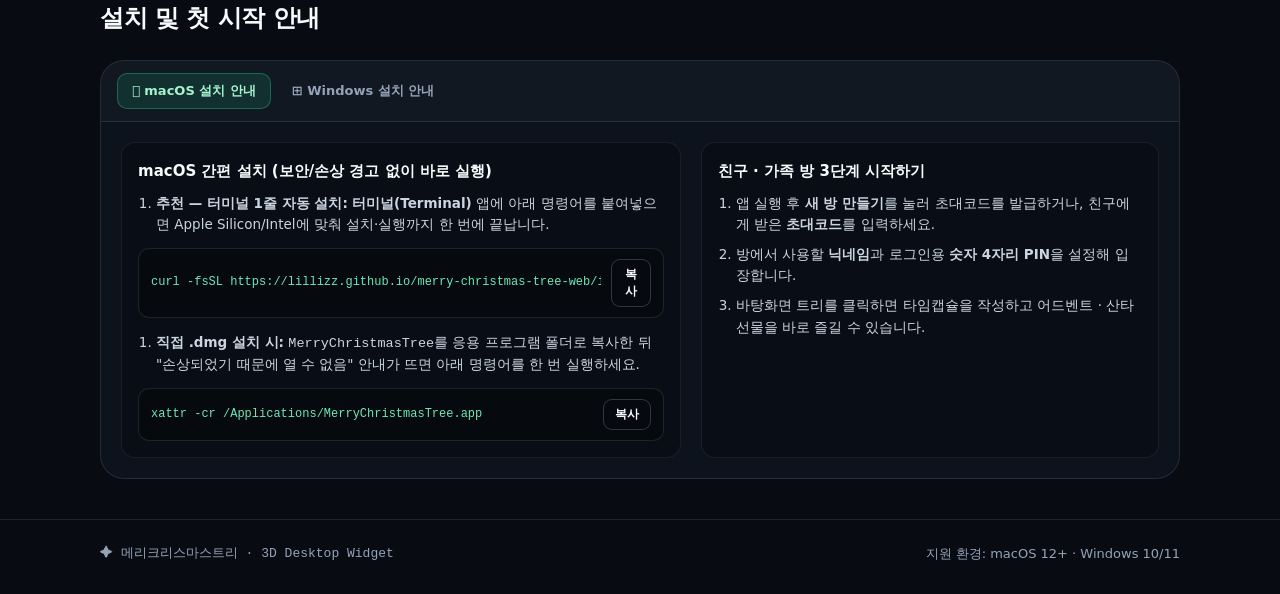
==== commit fe3748a5: "chore: 배포 페이지 기본 버전 표기를 v2.3.2로 업데이트 Co-Authored-By: Gemini 4 Neon <gemini-code-assist[bot]@users.no" ====
--- a/index.html
+++ b/index.html
@@ -25,7 +25,7 @@
             <img src="./assets/icon.png" alt="메리크리스마스트리 아이콘" class="brand-icon" />
             <span class="brand-text">
               <span class="brand-title">메리크리스마스트리</span>
-              <span id="nav-version-badge" class="version-pill mono-font">v2.3.1</span>
+              <span id="nav-version-badge" class="version-pill mono-font">v2.3.2</span>
             </span>
           </a>
 
@@ -138,7 +138,7 @@
                 <h2 class="section-title">운영체제에 맞는 설치 파일 받기</h2>
               </div>
               <div class="section-meta">
-                <span id="release-version-badge" class="meta-pill mono-font">v2.3.1</span>
+                <span id="release-version-badge" class="meta-pill mono-font">v2.3.2</span>
                 <span id="release-date-badge" class="meta-pill mono-font" hidden></span>
                 <a
                   id="github-releases-link"
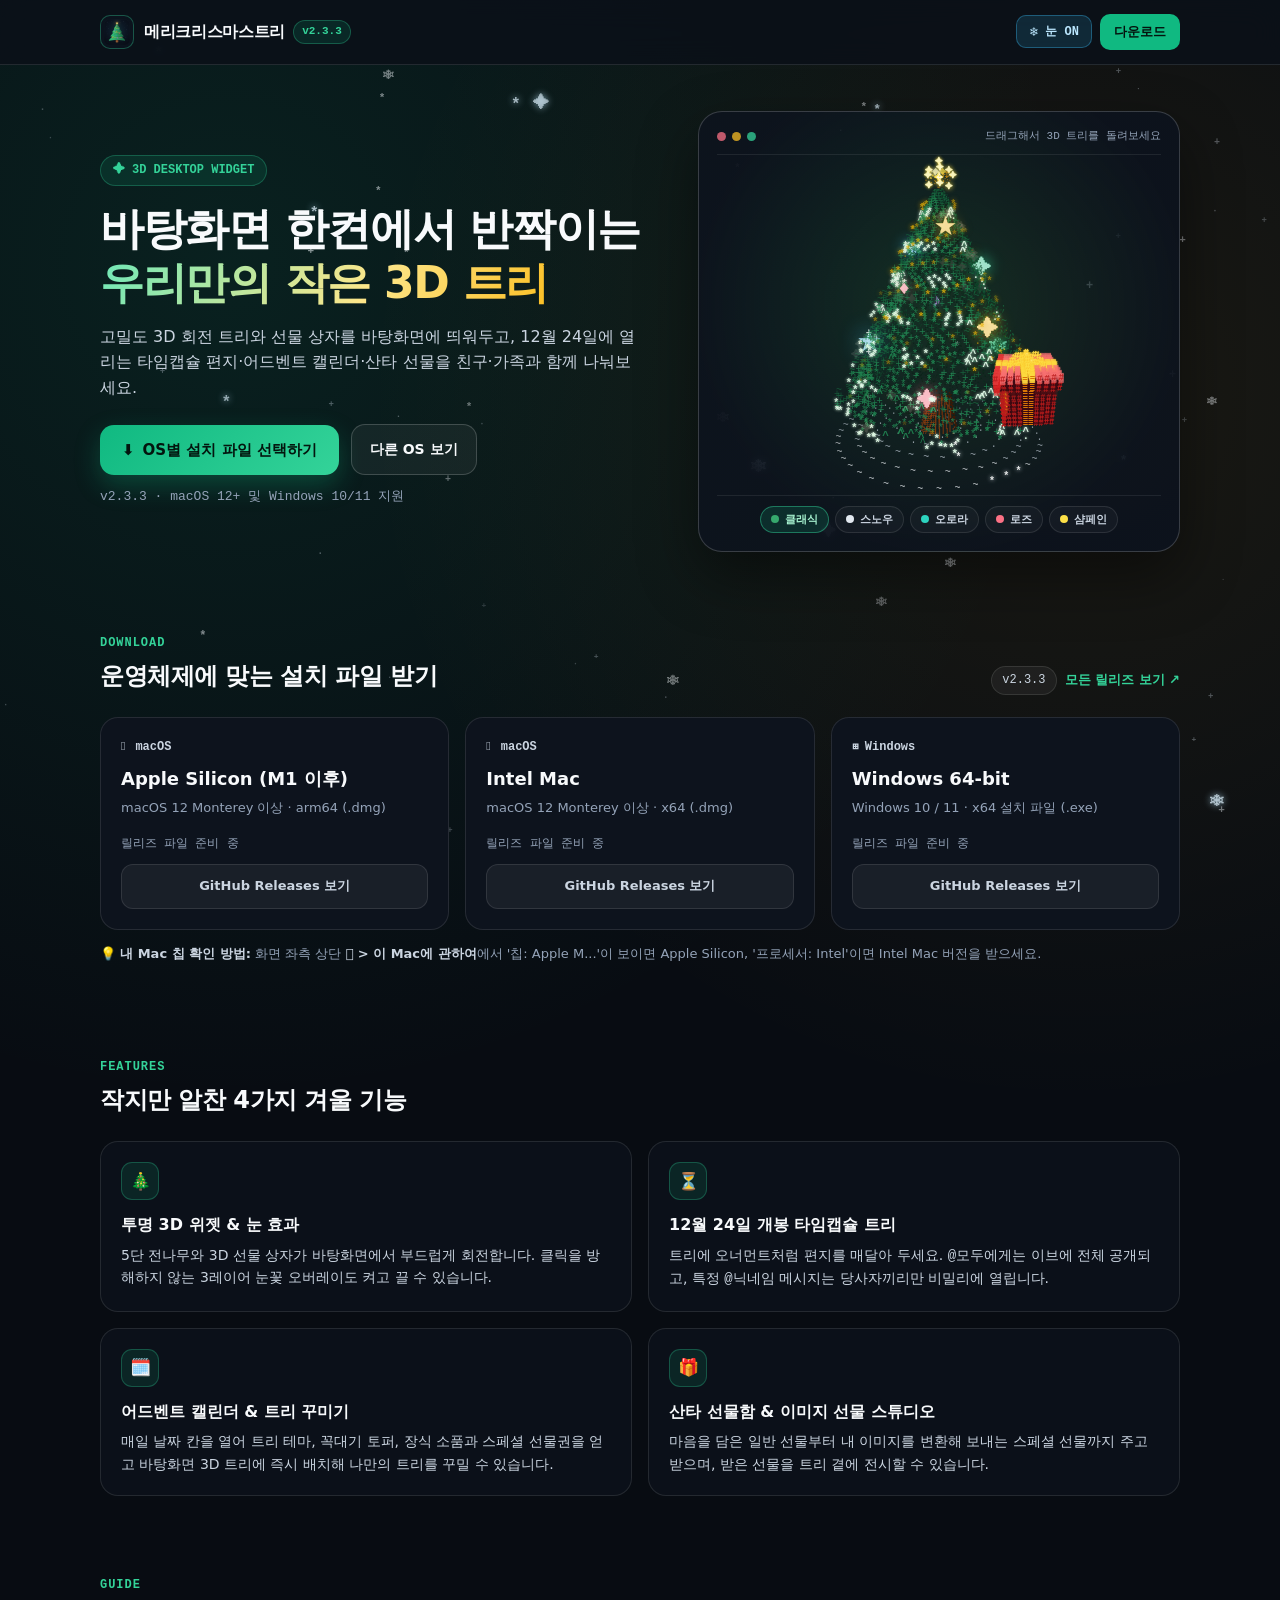
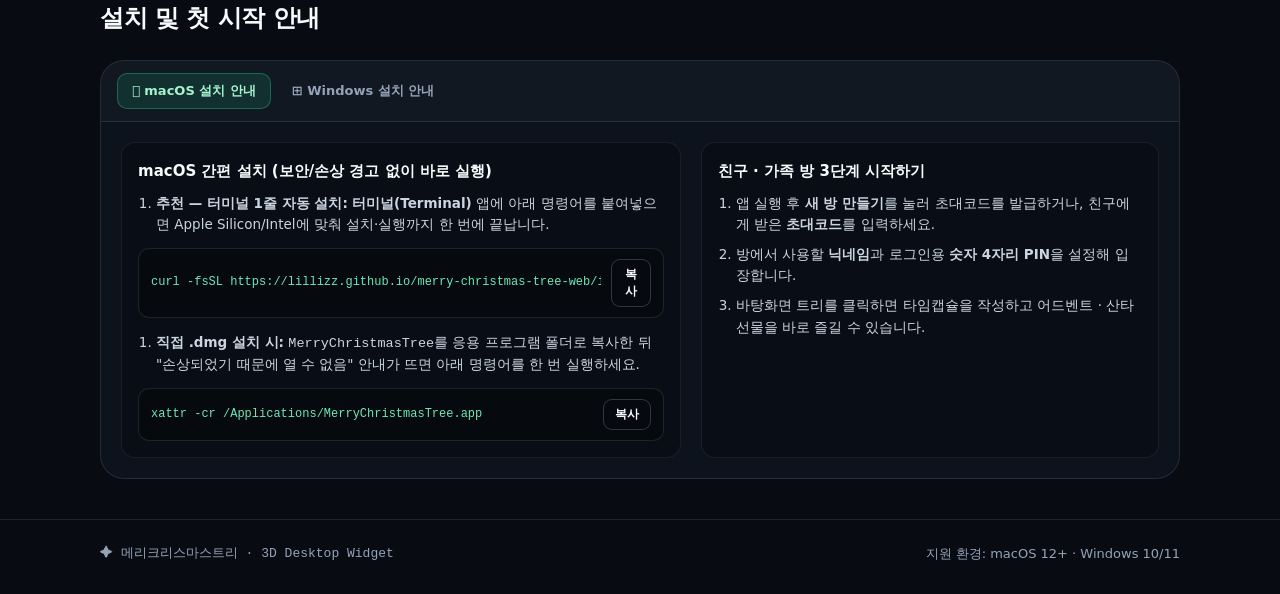
==== commit 2c3f6f78: "chore: 배포 페이지 기본 버전 표기를 v2.3.3으로 업데이트 Co-Authored-By: Gemini 4 Neon <gemini-code-assist[bot]@users.n" ====
--- a/index.html
+++ b/index.html
@@ -25,7 +25,7 @@
             <img src="./assets/icon.png" alt="메리크리스마스트리 아이콘" class="brand-icon" />
             <span class="brand-text">
               <span class="brand-title">메리크리스마스트리</span>
-              <span id="nav-version-badge" class="version-pill mono-font">v2.3.2</span>
+              <span id="nav-version-badge" class="version-pill mono-font">v2.3.3</span>
             </span>
           </a>
 
@@ -138,7 +138,7 @@
                 <h2 class="section-title">운영체제에 맞는 설치 파일 받기</h2>
               </div>
               <div class="section-meta">
-                <span id="release-version-badge" class="meta-pill mono-font">v2.3.2</span>
+                <span id="release-version-badge" class="meta-pill mono-font">v2.3.3</span>
                 <span id="release-date-badge" class="meta-pill mono-font" hidden></span>
                 <a
                   id="github-releases-link"
